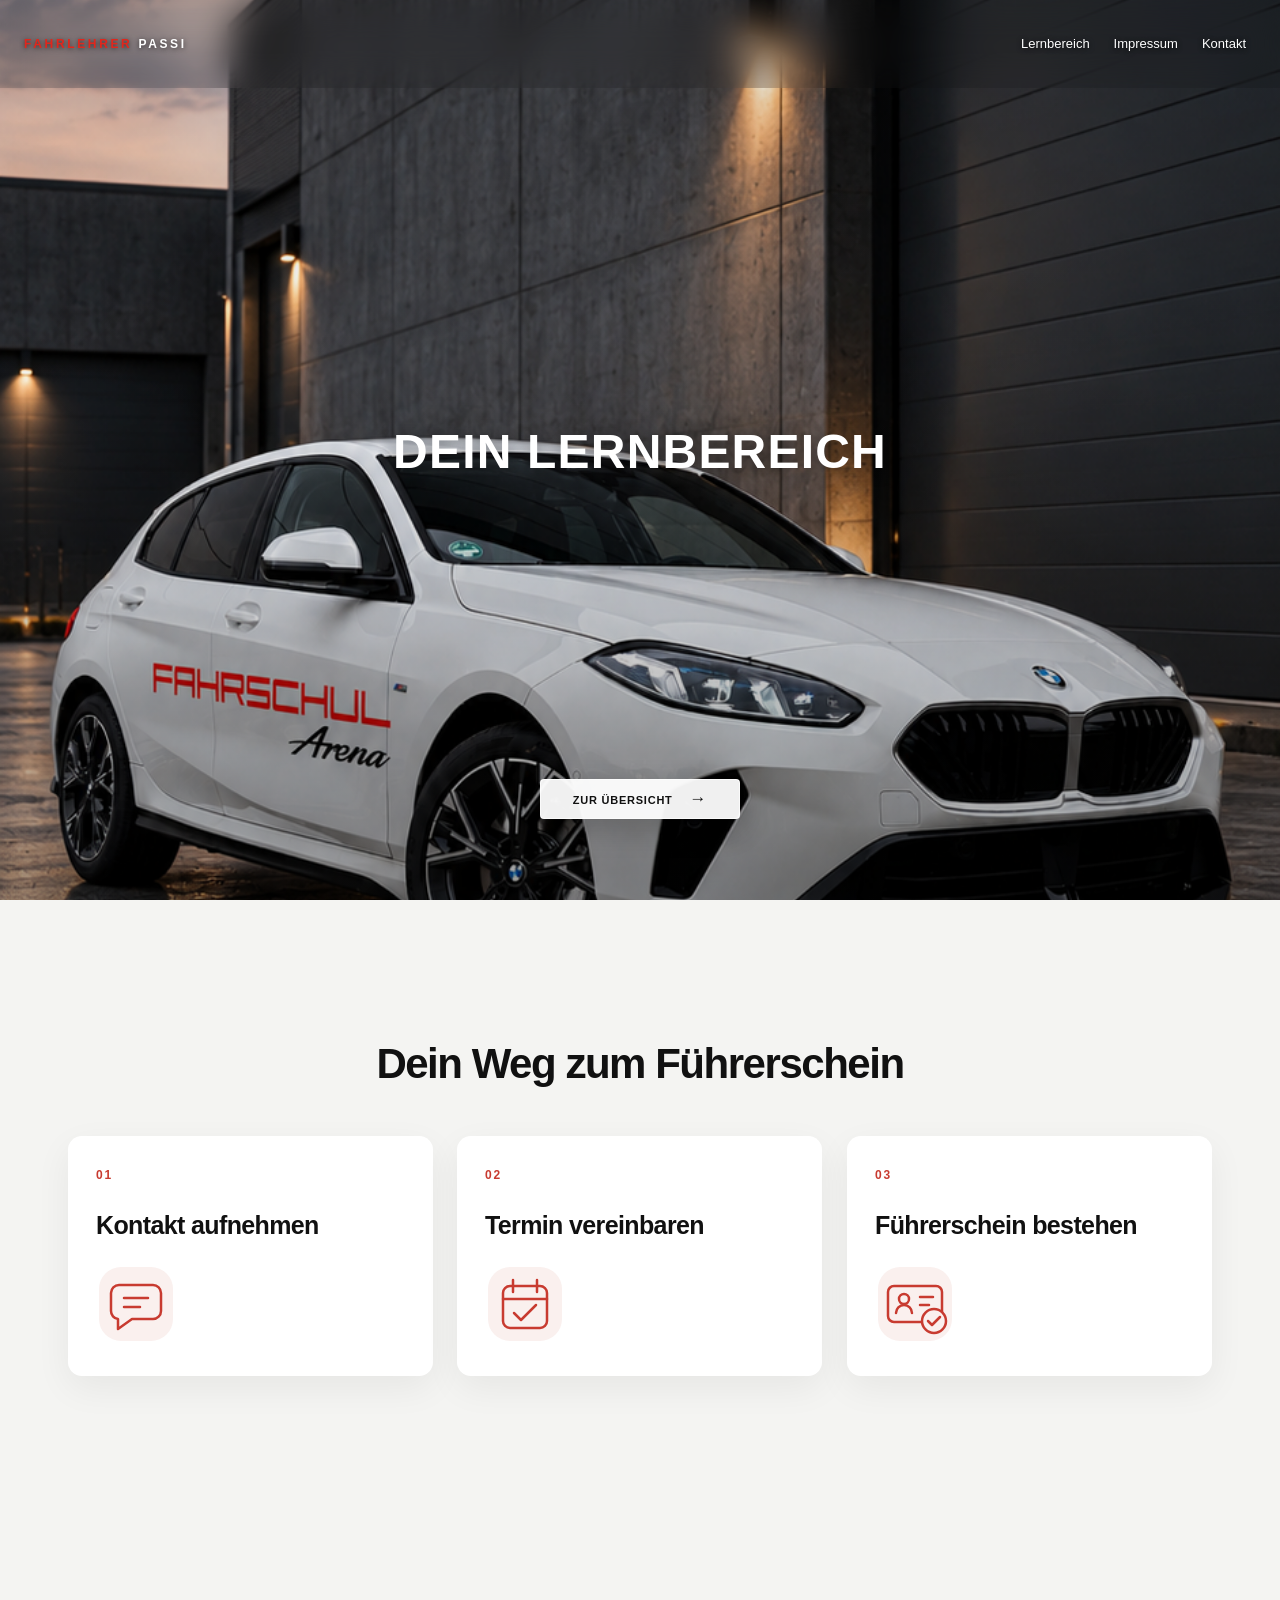
==== index.html @ 4ad0a80d "new" ====
<!doctype html>
<html lang="de">
<head>
  <meta charset="utf-8">
  <meta name="viewport" content="width=device-width,initial-scale=1,viewport-fit=cover">
  <meta name="theme-color" content="#0b0c0e">
  <title>Fahrlehrer Passi | Lernbereich</title>
  <link rel="icon" type="image/svg+xml" href="favicon.svg">
  <link rel="stylesheet" href="style.css">
</head>
<body class="home-page">
<header class="site-header">
  <a class="brand site-brand" href="index.html">FAHRLEHRER <em>PASSI</em></a>
  <button class="mobile-menu-button" type="button" aria-label="Navigation öffnen" aria-controls="mobile-navigation" aria-haspopup="dialog">
    <svg viewBox="0 0 24 24" width="24" height="24" fill="none" stroke="currentColor" stroke-width="1.8" stroke-linecap="round" aria-hidden="true"><path d="M4 6h16M4 12h16M4 18h16"/></svg>
  </button>
  <nav class="site-navigation" aria-label="Hauptnavigation">
    <div class="nav-dropdown">
      <a class="learning-link" href="uebersicht.html">Lernbereich</a>
      <ul class="nav-flyout" id="learning-flyout">
        <li><a href="klasse-b.html">Klasse B</a></li>
        <li><a href="klasse-a.html">Klasse A</a></li>
        <li><a href="klasse-be.html">Klasse BE</a></li>
      </ul>
    </div>
    <a href="impressum.html">Impressum</a>
    <a href="kontakt.html">Kontakt</a>
  </nav>
</header>
<dialog class="mobile-drawer" id="mobile-navigation" aria-labelledby="mobile-menu-title">
  <div class="drawer-heading">
    <h2 id="mobile-menu-title">Navigation</h2>
    <button class="drawer-close" type="button" aria-label="Navigation schließen" autofocus>
      <svg viewBox="0 0 24 24" width="24" height="24" fill="none" stroke="currentColor" stroke-width="1.8" stroke-linecap="round" aria-hidden="true"><path d="m6 6 12 12M6 18 18 6"/></svg>
    </button>
  </div>
  <nav class="drawer-navigation" aria-label="Mobile Hauptnavigation">
    <a class="drawer-main-link" href="uebersicht.html">Lernbereich</a>
    <ul class="drawer-subcategories">
      <li><a href="klasse-b.html">Klasse B</a></li>
      <li><a href="klasse-a.html">Klasse A</a></li>
      <li><a href="klasse-be.html">Klasse BE</a></li>
    </ul>
    <a class="drawer-main-link" href="impressum.html">Impressum</a>
    <a class="drawer-main-link" href="kontakt.html">Kontakt</a>
  </nav>
</dialog>
<main>
<section id="intro" aria-label="Dein Lernbereich">
  <div class="hero"></div>
  <div class="shade"></div>

  <div class="introText">
    <h1>DEIN LERNBEREICH</h1>
  </div>

  <a id="enter" href="uebersicht.html">ZUR ÜBERSICHT <span>→</span></a>
</section>

<section class="intro-boxes" aria-labelledby="steps-title">
  <h2 id="steps-title" class="steps-title">Dein Weg zum Führerschein</h2>
  <article class="intro-box">
    <span class="box-number" aria-hidden="true">01</span>
    <h3>Kontakt aufnehmen</h3>
    <img class="step-icon" src="icons/kontakt.svg" alt="" width="80" height="80">
  </article>
  <article class="intro-box">
    <span class="box-number" aria-hidden="true">02</span>
    <h3>Termin vereinbaren</h3>
    <img class="step-icon" src="icons/termin.svg" alt="" width="80" height="80">
  </article>
  <article class="intro-box">
    <span class="box-number" aria-hidden="true">03</span>
    <h3>Führerschein bestehen</h3>
    <img class="step-icon" src="icons/fuehrerschein.svg" alt="" width="80" height="80">
  </article>
</section>
</main>

<script src="reveal.js"></script>
<script src="navigation.js"></script>
</body>
</html>
---- style.css ----
*{box-sizing:border-box}
html,body{margin:0;font-family:Arial,Helvetica,sans-serif;background:#f4f4f2;color:#111}
.locked{overflow:hidden}
#intro{position:relative;height:100svh;overflow:hidden;background:#111}
.hero{position:absolute;inset:0;background:url("startbild.jpg") center/cover no-repeat}
.shade{position:absolute;inset:0;background:linear-gradient(to bottom,rgba(0,0,0,.12),rgba(0,0,0,.03) 42%,rgba(0,0,0,.36) 100%)}

.introText{
 position:absolute;z-index:2;
 top:50%;left:0;right:0;transform:translateY(-50%);
 padding:0 24px;text-align:center;color:#fff;
 text-shadow:0 2px 18px rgba(0,0,0,.45)
}
.brand{margin:0;font-size:12px;font-weight:800;letter-spacing:.22em}
.brand em{font-style:normal;color:#e1261c}
.introText h1{
 margin:12px 0 8px;
 font-size:clamp(30px,8.5vw,48px);
 line-height:1;
 letter-spacing:.025em;
 font-weight:800
}
.claim{
 margin:0;
 font-size:clamp(15px,4.2vw,19px);
 font-weight:400;
 letter-spacing:.035em;
 color:rgba(255,255,255,.94)
}

#enter{
 position:absolute;z-index:3;
 left:50%;top:auto;bottom:9%;
 transform:translateX(-50%);
 width:min(48vw,200px);
 border:1px solid rgba(255,255,255,.7);
 border-radius:4px;
 background:rgba(255,255,255,.94);
 color:#111;
 padding:9px 12px;
 font-size:11px;
 letter-spacing:.07em;
 font-weight:750;
 cursor:pointer;
 box-shadow:0 10px 30px rgba(0,0,0,.18)
}
#enter{text-align:center;text-decoration:none}
#enter span{margin-left:13px;font-size:17px}

#learn{min-height:100dvh;max-width:760px;margin:auto;padding:calc(var(--header-height) + 48px) 24px 120px}
#learn > header{padding:0 4px 34px}
.page-title{font-size:clamp(38px,10vw,54px);line-height:1;margin:0 0 12px;letter-spacing:-.035em;font-weight:800}
#learn > header > p:last-child{color:#777;margin:0;font-size:17px}
.classes{display:grid;gap:13px}
.classes article{background:#fff;border:1px solid #dededb;border-radius:10px;overflow:hidden;box-shadow:0 7px 24px rgba(0,0,0,.045)}
.content{display:grid;gap:8px;padding:20px 12px 12px}
.content .resource-section{display:grid;gap:8px;min-width:0}
.content a{display:flex;align-items:center;gap:12px;padding:13px;background:#f5f5f3;border-radius:7px;text-decoration:none;color:#111}
.content i{font-style:normal;width:40px;height:40px;border-radius:5px;background:#111;color:#fff;display:grid;place-items:center;font-size:10px}
.content span{display:flex;flex-direction:column;gap:3px}
.content strong{font-size:14px}
.content small{color:#777;font-size:12px}
.video-title{margin:4px 4px 2px;font-size:18px;line-height:1.35;font-weight:750;overflow-wrap:break-word}
.video-player + a{margin-bottom:28px}
.video-player{aspect-ratio:16/9;background:#111;border-radius:7px;overflow:hidden}
.video-start{width:100%;height:100%;border:0;padding:18px;background:linear-gradient(135deg,#252525,#111);color:#fff;display:flex;flex-direction:column;align-items:center;justify-content:center;gap:10px;text-align:center;font:inherit;cursor:pointer}
.video-start:hover{background:#292929}
.video-start:focus-visible{outline:3px solid #e1261c;outline-offset:-4px}
.video-start .video-play{display:grid;place-items:center;width:56px;height:40px;border-radius:10px;background:#e1261c;font-size:22px}
.video-start .video-hint{font-size:13px;color:#eee}
.video-start .video-privacy{display:block;max-width:320px;font-size:11px;line-height:1.4;color:#bbb}
.video-player iframe{display:block;width:100%;height:100%;border:0}
@media(max-width:480px){#learn{padding:calc(var(--header-height) + 32px) 18px 40px}#learn > header{padding-bottom:28px}.classes{gap:12px}}

@media(max-height:700px){#enter{top:auto;bottom:9%}}
@media(prefers-reduced-motion:reduce){.hero{animation:none}}

body:not(.locked){overflow-y:auto!important;overflow-x:hidden;height:auto!important;min-height:100dvh}
#learn{overflow:visible;padding-bottom:120px}

[hidden]{display:none!important}
.category-nav,.resource-nav{display:flex;flex-wrap:wrap;gap:8px;margin-bottom:24px}
.category-nav a,.resource-nav a{padding:11px 15px;border:1px solid #dededb;border-radius:7px;text-decoration:none;color:#333;font-size:14px;background:#fff}
.category-nav a[aria-current="page"]{background:#111;color:#fff;border-color:#111}
.resource-nav a[aria-current="page"]{background:#c83b30;color:#fff;border-color:#c83b30}
.category-nav a:hover,.resource-nav a:hover{border-color:#c83b30}
.overview{display:grid;gap:14px}
.overview a{display:grid;gap:10px;padding:24px;background:#fff;border:1px solid #dededb;border-radius:10px;text-decoration:none;color:#111}
.overview a:hover{border-color:#c83b30}
.overview small{font-size:11px;color:#c83b30;text-transform:uppercase;letter-spacing:.15em;font-weight:700}
.overview strong{font-size:26px}
.overview span{font-size:14px;color:#666;line-height:1.5}
a:focus-visible,button:focus-visible{outline:3px solid #c83b30;outline-offset:3px}
@media(max-width:480px){.category-nav{gap:6px}.category-nav a{padding:10px 12px}.content{padding-top:16px}}

.section-title{margin:16px 4px 8px;font-size:11px;font-weight:800;letter-spacing:.16em;color:#c83b30}
.resource-section{scroll-margin-top:calc(var(--header-height) + 20px)}
.resource-section > .section-title:first-child{margin-top:4px}
.back-link{position:relative;display:inline-block;margin-top:28px;color:#111;text-decoration:none}
.back-link::after{content:"";position:absolute;left:0;right:0;bottom:-4px;height:1px;background:currentColor;transform:scaleX(0);transform-origin:left;transition:transform .5s ease}
.back-link:hover::after,.back-link:focus-visible::after{transform:scaleX(1)}
.back-link-top{margin:0 0 28px}
@media(prefers-reduced-motion:reduce){.back-link::after{transition:none}}

/* Shared fixed header on every HTML page. */
:root{--header-height:88px}
.site-header{position:fixed;inset:0 0 auto;z-index:20;height:var(--header-height);display:flex;align-items:center;justify-content:space-between;gap:24px;padding:16px 24px;background:rgba(15,17,20,.88);backdrop-filter:blur(18px);-webkit-backdrop-filter:blur(18px);text-shadow:0 1px 5px rgba(0,0,0,.65)}
.site-header .site-brand{display:block;flex-shrink:0;margin:0;color:#e1261c;text-decoration:none;line-height:1.5}
.site-header .site-brand em{color:#fff}
.site-navigation{display:flex;align-items:center;gap:4px}
.site-navigation a{display:flex;align-items:center;justify-content:center;padding:12px 10px;border-radius:6px;color:#fff;font-size:13px;line-height:1.4;text-align:center;text-decoration:none}
.site-navigation a:hover,.site-navigation a:focus-visible{background:rgba(255,255,255,.15)}
@media(max-width:700px){:root{--header-height:124px}.site-header{flex-direction:column;align-items:flex-start;justify-content:center;gap:12px}.site-navigation{flex-wrap:wrap}}
@media(max-width:700px){:root{--header-height:124px}.site-header{padding:12px 16px;gap:8px}.site-navigation{display:grid;grid-template-columns:repeat(3,minmax(0,1fr));width:100%;gap:2px}.site-navigation a{min-height:48px;padding:6px;font-size:12px}}

.intro-boxes{max-width:1200px;margin:0 auto;padding:140px 28px max(160px,40vh);display:grid;grid-template-columns:repeat(3,minmax(0,1fr));gap:24px}
.intro-box{padding:32px 28px;background:#fff;border-radius:14px;box-shadow:0 12px 36px rgba(0,0,0,.06)}
.box-number{display:block;margin-bottom:28px;color:#c83b30;font-size:12px;font-weight:800;letter-spacing:.16em}
.intro-box h3{margin:0 0 16px;font-size:25px;line-height:1.2;letter-spacing:-.025em}
.step-icon{display:block;width:80px;height:80px;margin-top:24px}
@keyframes box-appear{from{opacity:0;transform:translateY(48px) scale(.95)}to{opacity:1;transform:translateY(0) scale(1)}}
@media(prefers-reduced-motion:no-preference){
  .reveal-ready .intro-box{opacity:0;transform:translateY(48px) scale(.95)}
  .reveal-ready .intro-box.is-visible{animation:box-appear 1.6s ease-out both}
  .reveal-ready .intro-box:nth-of-type(2).is-visible{animation-delay:.4s}
  .reveal-ready .intro-box:nth-of-type(3).is-visible{animation-delay:.8s}
}
@media(max-width:700px){
  .intro-boxes{grid-template-columns:1fr;padding:80px 18px 45vh;gap:20px}
  .reveal-ready .intro-box:nth-child(n).is-visible{animation-delay:.15s}
}

.nav-dropdown{position:relative;display:flex;align-items:center;justify-content:center}
.nav-flyout{display:none;position:absolute;top:100%;left:0;min-width:190px;max-width:calc(100vw - 32px);margin:0;padding:8px;list-style:none;background:rgba(25,27,30,.94);border-radius:0 0 10px 10px;box-shadow:0 16px 30px rgba(0,0,0,.18)}
.site-navigation .nav-flyout a{justify-content:flex-start;text-align:left;padding:12px 14px}
.nav-dropdown:focus-within .nav-flyout{display:block}
@media(hover:hover){.nav-dropdown:hover .nav-flyout{display:block}}
@media(max-width:700px){.nav-flyout{min-width:160px}.site-navigation .learning-link{font-size:12px}}

.home-page .site-header{background:rgba(15,17,20,.14)}

.classes.material-tiles{gap:36px;margin:28px 0 36px}
.material-tiles > article > .content{padding:24px}
@keyframes material-appear{from{opacity:0;transform:translateY(24px)}to{opacity:1;transform:translateY(0)}}
@media(prefers-reduced-motion:no-preference){
  .material-tiles > article{animation:material-appear 1.8s ease-out both}
  .material-tiles > article:nth-child(2){animation-delay:.3s}
}
@media(max-width:480px){.classes.material-tiles{gap:28px}.material-tiles > article > .content{padding:18px}}

.contact-card{display:grid;grid-template-columns:minmax(160px,220px) minmax(0,1fr);align-items:center;gap:32px;padding:28px;background:#fff;border-radius:14px;box-shadow:0 12px 36px rgba(0,0,0,.06)}
.contact-photo{display:block;width:100%;height:auto;object-fit:contain;border-radius:10px;margin-inline:auto}
.contact-photo-placeholder{display:flex;flex-direction:column;align-items:center;justify-content:center;gap:14px;background:#eeede9;color:#777}
.contact-photo-placeholder span{font-size:48px;letter-spacing:-.04em;color:#c83b30;font-weight:700}
.contact-photo-placeholder small{font-size:13px}
.contact-info h2{margin:0 0 18px;font-size:28px;line-height:1.15}
.contact-info p{font-size:16px;line-height:1.7;color:#555}
.contact-info .contact-number{margin-top:24px;color:#111}
.contact-note{display:block;font-size:12px;color:#777;line-height:1.5}
@media(max-width:600px){.contact-card{grid-template-columns:1fr;padding:22px;gap:24px}.contact-photo{max-width:100%}.contact-info h2{font-size:26px}}

.steps-title{grid-column:1/-1;margin:0 0 24px;text-align:center;font-size:clamp(28px,4vw,42px);line-height:1.15;letter-spacing:-.035em}

.whatsapp-link{color:#a62e25;font-weight:700;text-decoration:underline;text-underline-offset:4px}
.whatsapp-link:hover{color:#711f19}
.imprint-address{font-style:normal;line-height:1.8}

/* Native dialog keeps focus inside the mobile navigation and supports Escape. */
.mobile-menu-button{display:none}
.mobile-drawer{position:fixed;inset:0 0 0 auto;width:min(360px,90vw);height:100%;max-height:100%;max-width:100%;margin:0;padding:24px;border:0;background:#17191c;color:#fff;overflow-y:auto;overscroll-behavior:contain}
.mobile-drawer::backdrop{background:rgba(0,0,0,.45);backdrop-filter:blur(4px);-webkit-backdrop-filter:blur(4px)}
.drawer-heading{display:flex;justify-content:space-between;align-items:center;gap:16px;margin-bottom:32px}
.drawer-heading h2{margin:0;font-size:20px}
.drawer-close,.mobile-menu-button{align-items:center;justify-content:center;width:44px;height:44px;padding:10px;border:0;border-radius:6px;background:transparent;color:#fff;cursor:pointer}
.drawer-close{display:flex}
.drawer-close:hover,.mobile-menu-button:hover{background:rgba(255,255,255,.12)}
.drawer-navigation{display:grid;gap:8px}
.drawer-navigation a{display:block;padding:14px 12px;border-radius:6px;color:#fff;text-decoration:none;line-height:1.4}
.drawer-navigation a:hover{background:rgba(255,255,255,.1)}
.drawer-main-link{font-size:19px;font-weight:700}
.drawer-subcategories{margin:0 0 18px 12px;padding:0 0 0 12px;border-left:1px solid #525457;list-style:none}
.drawer-subcategories a{font-size:16px;color:#ddd}
body:has(.mobile-drawer[open]){overflow-y:hidden!important}
@keyframes drawer-enter{from{transform:translateX(100%)}to{transform:translateX(0)}}
@media(prefers-reduced-motion:no-preference){.mobile-drawer[open]{animation:drawer-enter .35s ease-out}}
@media(max-width:700px){
  :root{--header-height:64px}
  .site-header{flex-direction:row;align-items:center;justify-content:space-between;gap:12px;padding:10px 16px}
  .site-navigation{display:none}
  .mobile-menu-button{display:flex;flex-shrink:0}
}
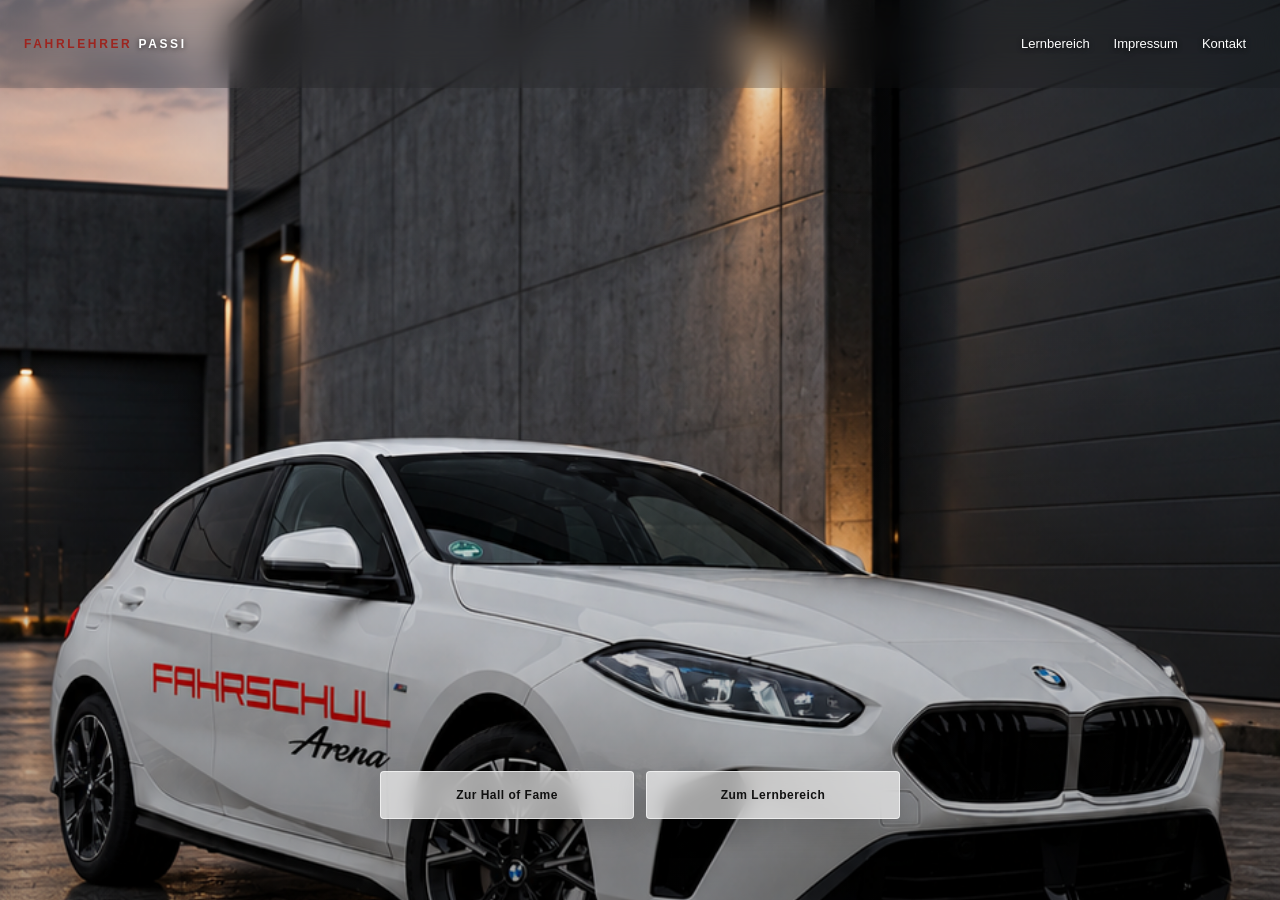
==== commit cac5e034: "Organize learning site and add Hall of Fame" ====
--- a/index.html
+++ b/index.html
@@ -5,26 +5,26 @@
   <meta name="viewport" content="width=device-width,initial-scale=1,viewport-fit=cover">
   <meta name="theme-color" content="#0b0c0e">
   <title>Fahrlehrer Passi | Lernbereich</title>
-  <link rel="icon" type="image/svg+xml" href="favicon.svg">
-  <link rel="stylesheet" href="style.css">
+  <link rel="icon" type="image/svg+xml" href="assets/images/favicon.svg">
+  <link rel="stylesheet" href="assets/css/style.css">
 </head>
 <body class="home-page">
 <header class="site-header">
-  <a class="brand site-brand" href="index.html">FAHRLEHRER <em>PASSI</em></a>
+  <a class="brand site-brand" href="index.html"><span class="brand-name">FAHRLEHRER</span> <em>PASSI</em></a>
   <button class="mobile-menu-button" type="button" aria-label="Navigation öffnen" aria-controls="mobile-navigation" aria-haspopup="dialog">
     <svg viewBox="0 0 24 24" width="24" height="24" fill="none" stroke="currentColor" stroke-width="1.8" stroke-linecap="round" aria-hidden="true"><path d="M4 6h16M4 12h16M4 18h16"/></svg>
   </button>
   <nav class="site-navigation" aria-label="Hauptnavigation">
     <div class="nav-dropdown">
-      <a class="learning-link" href="uebersicht.html">Lernbereich</a>
+      <a class="learning-link" href="pages/uebersicht.html">Lernbereich</a>
       <ul class="nav-flyout" id="learning-flyout">
-        <li><a href="klasse-b.html">Klasse B</a></li>
-        <li><a href="klasse-a.html">Klasse A</a></li>
-        <li><a href="klasse-be.html">Klasse BE</a></li>
+        <li><a href="pages/klasse-b.html">Klasse B</a></li>
+        <li><a href="pages/klasse-a.html">Klasse A</a></li>
+        <li><a href="pages/klasse-be.html">Klasse BE</a></li>
       </ul>
     </div>
-    <a href="impressum.html">Impressum</a>
-    <a href="kontakt.html">Kontakt</a>
+    <a href="pages/impressum.html">Impressum</a>
+    <a href="pages/kontakt.html">Kontakt</a>
   </nav>
 </header>
 <dialog class="mobile-drawer" id="mobile-navigation" aria-labelledby="mobile-menu-title">
@@ -35,49 +35,27 @@
     </button>
   </div>
   <nav class="drawer-navigation" aria-label="Mobile Hauptnavigation">
-    <a class="drawer-main-link" href="uebersicht.html">Lernbereich</a>
+    <a class="drawer-main-link" href="pages/uebersicht.html">Lernbereich</a>
     <ul class="drawer-subcategories">
-      <li><a href="klasse-b.html">Klasse B</a></li>
-      <li><a href="klasse-a.html">Klasse A</a></li>
-      <li><a href="klasse-be.html">Klasse BE</a></li>
+      <li><a href="pages/klasse-b.html">Klasse B</a></li>
+      <li><a href="pages/klasse-a.html">Klasse A</a></li>
+      <li><a href="pages/klasse-be.html">Klasse BE</a></li>
     </ul>
-    <a class="drawer-main-link" href="impressum.html">Impressum</a>
-    <a class="drawer-main-link" href="kontakt.html">Kontakt</a>
+    <a class="drawer-main-link" href="pages/impressum.html">Impressum</a>
+    <a class="drawer-main-link" href="pages/kontakt.html">Kontakt</a>
   </nav>
 </dialog>
 <main>
-<section id="intro" aria-label="Dein Lernbereich">
+<section id="intro" aria-label="Startseite">
   <div class="hero"></div>
   <div class="shade"></div>
-
-  <div class="introText">
-    <h1>DEIN LERNBEREICH</h1>
-  </div>
-
-  <a id="enter" href="uebersicht.html">ZUR ÜBERSICHT <span>→</span></a>
-</section>
-
-<section class="intro-boxes" aria-labelledby="steps-title">
-  <h2 id="steps-title" class="steps-title">Dein Weg zum Führerschein</h2>
-  <article class="intro-box">
-    <span class="box-number" aria-hidden="true">01</span>
-    <h3>Kontakt aufnehmen</h3>
-    <img class="step-icon" src="icons/kontakt.svg" alt="" width="80" height="80">
-  </article>
-  <article class="intro-box">
-    <span class="box-number" aria-hidden="true">02</span>
-    <h3>Termin vereinbaren</h3>
-    <img class="step-icon" src="icons/termin.svg" alt="" width="80" height="80">
-  </article>
-  <article class="intro-box">
-    <span class="box-number" aria-hidden="true">03</span>
-    <h3>Führerschein bestehen</h3>
-    <img class="step-icon" src="icons/fuehrerschein.svg" alt="" width="80" height="80">
-  </article>
+  <nav class="hero-actions" aria-label="Schnellzugriff">
+    <a class="hero-button" href="pages/hall-of-fame.html">Zur Hall of Fame</a>
+    <a class="hero-button" href="pages/uebersicht.html">Zum Lernbereich</a>
+  </nav>
 </section>
 </main>
 
-<script src="reveal.js"></script>
-<script src="navigation.js"></script>
+<script src="assets/js/navigation.js"></script>
 </body>
 </html>
--- a/assets/css/style.css
+++ b/assets/css/style.css
@@ -0,0 +1,147 @@
+*{box-sizing:border-box}
+html,body{margin:0;font-family:Arial,Helvetica,sans-serif;background:#f4f4f2;color:#111}
+.locked{overflow:hidden}
+#intro{position:relative;height:100svh;overflow:hidden;background:#111}
+.hero{position:absolute;inset:0;background:url("../images/startbild.jpg") center/cover no-repeat}
+.shade{position:absolute;inset:0;background:linear-gradient(to bottom,rgba(0,0,0,.12),rgba(0,0,0,.03) 42%,rgba(0,0,0,.36) 100%)}
+
+.brand{margin:0;font-size:12px;font-weight:800;letter-spacing:.22em}
+.brand em{font-style:normal;color:#e1261c}
+
+.hero-actions{position:absolute;z-index:3;left:50%;bottom:9%;transform:translateX(-50%);display:flex;justify-content:center;gap:12px;width:min(100% - 36px,520px)}
+.hero-button{display:flex;align-items:center;justify-content:center;flex:1;min-height:48px;padding:12px 18px;border:1px solid rgba(255,255,255,.62);border-radius:4px;background:rgba(255,255,255,.64);color:#111;font-size:12px;letter-spacing:.04em;font-weight:750;text-align:center;text-decoration:none;box-shadow:0 10px 30px rgba(0,0,0,.18);backdrop-filter:blur(10px);-webkit-backdrop-filter:blur(10px);transition:background-color .2s ease,border-color .2s ease}
+.hero-button:hover,.hero-button:focus-visible{background:rgba(255,255,255,.9);border-color:rgba(255,255,255,.9)}
+@media(max-width:480px){.hero-actions{gap:8px;width:calc(100% - 28px)}.hero-button{padding:10px 8px;font-size:11px}}
+
+#learn{min-height:100dvh;max-width:760px;margin:auto;padding:calc(var(--header-height) + 48px) 24px 120px}
+#learn > header{padding:0 4px 34px}
+.page-title{font-size:clamp(38px,10vw,54px);line-height:1;margin:0 0 12px;letter-spacing:-.035em;font-weight:800}
+#learn > header > p:last-child{color:#777;margin:0;font-size:17px}
+.classes{display:grid;gap:13px}
+.classes article{background:#fff;border:1px solid #dededb;border-radius:10px;overflow:hidden;box-shadow:0 7px 24px rgba(0,0,0,.045)}
+.content{display:grid;gap:8px;padding:20px 12px 12px}
+.content .resource-section{display:grid;gap:8px;min-width:0}
+.content a{display:flex;align-items:center;gap:12px;padding:13px;background:#f5f5f3;border-radius:7px;text-decoration:none;color:#111}
+.content i{font-style:normal;width:40px;height:40px;border-radius:5px;background:#111;color:#fff;display:grid;place-items:center;font-size:10px}
+.content span{display:flex;flex-direction:column;gap:3px}
+.content strong{font-size:14px}
+.content small{color:#777;font-size:12px}
+.video-title{margin:4px 4px 2px;font-size:18px;line-height:1.35;font-weight:750;overflow-wrap:break-word}
+.video-player + a{margin-bottom:28px}
+.video-player{aspect-ratio:16/9;background:#111;border-radius:7px;overflow:hidden}
+.video-start{width:100%;height:100%;border:0;padding:18px;background:linear-gradient(135deg,#252525,#111);color:#fff;display:flex;flex-direction:column;align-items:center;justify-content:center;gap:10px;text-align:center;font:inherit;cursor:pointer}
+.video-start:hover{background:#292929}
+.video-start:focus-visible{outline:3px solid #e1261c;outline-offset:-4px}
+.video-start .video-play{display:grid;place-items:center;width:56px;height:40px;border-radius:10px;background:#e1261c;font-size:22px}
+.video-start .video-hint{font-size:13px;color:#eee}
+.video-start .video-privacy{display:block;max-width:320px;font-size:11px;line-height:1.4;color:#bbb}
+.video-player iframe{display:block;width:100%;height:100%;border:0}
+@media(max-width:480px){#learn{padding:calc(var(--header-height) + 32px) 18px 40px}#learn > header{padding-bottom:28px}.classes{gap:12px}}
+
+
+
+body:not(.locked){overflow-y:auto!important;overflow-x:hidden;height:auto!important;min-height:100dvh}
+#learn{overflow:visible;padding-bottom:120px}
+
+[hidden]{display:none!important}
+.category-nav,.resource-nav{display:flex;flex-wrap:wrap;gap:8px;margin-bottom:24px}
+.category-nav a,.resource-nav a{padding:11px 15px;border:1px solid #dededb;border-radius:7px;text-decoration:none;color:#333;font-size:14px;background:#fff}
+.category-nav a[aria-current="page"]{background:#111;color:#fff;border-color:#111}
+.resource-nav a[aria-current="page"]{background:#c83b30;color:#fff;border-color:#c83b30}
+.category-nav a:hover,.resource-nav a:hover{border-color:#c83b30}
+.overview{display:grid;gap:14px}
+.overview a{display:grid;gap:10px;padding:24px;background:#fff;border:1px solid #dededb;border-radius:10px;text-decoration:none;color:#111}
+.overview a:hover{border-color:#c83b30}
+.overview small{font-size:11px;color:#c83b30;text-transform:uppercase;letter-spacing:.15em;font-weight:700}
+.overview strong{font-size:26px}
+.overview span{font-size:14px;color:#666;line-height:1.5}
+a:focus-visible,button:focus-visible{outline:3px solid #c83b30;outline-offset:3px}
+@media(max-width:480px){.category-nav{gap:6px}.category-nav a{padding:10px 12px}.content{padding-top:16px}}
+
+.section-title{margin:16px 4px 8px;font-size:11px;font-weight:800;letter-spacing:.16em;color:#c83b30}
+.resource-section{scroll-margin-top:calc(var(--header-height) + 20px)}
+.resource-section > .section-title:first-child{margin-top:4px}
+.back-link{position:relative;display:inline-block;margin-top:28px;color:#111;text-decoration:none}
+.back-link::after{content:"";position:absolute;left:0;right:0;bottom:-4px;height:1px;background:currentColor;transform:scaleX(0);transform-origin:left;transition:transform .5s ease}
+.back-link:hover::after,.back-link:focus-visible::after{transform:scaleX(1)}
+.back-link-top{margin:0 0 28px}
+@media(prefers-reduced-motion:reduce){.back-link::after{transition:none}}
+
+/* Shared fixed header on every HTML page. */
+:root{--header-height:88px}
+.site-header{position:fixed;inset:0 0 auto;z-index:20;height:var(--header-height);display:flex;align-items:center;justify-content:space-between;gap:24px;padding:16px 24px;background:rgba(15,17,20,.88);backdrop-filter:blur(18px);-webkit-backdrop-filter:blur(18px);text-shadow:0 1px 5px rgba(0,0,0,.65)}
+.site-header .site-brand{display:block;flex-shrink:0;margin:0;color:#e1261c;text-decoration:none;line-height:1.5}
+.site-header .brand-name{color:#9d251f}
+.site-header .site-brand em{color:#fff}
+.site-header .brand-name{text-shadow:none}
+.site-navigation{display:flex;align-items:center;gap:4px}
+.site-navigation a{display:flex;align-items:center;justify-content:center;padding:12px 10px;border-radius:6px;color:#fff;font-size:13px;line-height:1.4;text-align:center;text-decoration:none}
+.site-navigation a:hover,.site-navigation a:focus-visible{background:rgba(255,255,255,.15)}
+@media(max-width:700px){:root{--header-height:124px}.site-header{flex-direction:column;align-items:flex-start;justify-content:center;gap:12px}.site-navigation{flex-wrap:wrap}}
+@media(max-width:700px){:root{--header-height:124px}.site-header{padding:12px 16px;gap:8px}.site-navigation{display:grid;grid-template-columns:repeat(3,minmax(0,1fr));width:100%;gap:2px}.site-navigation a{min-height:48px;padding:6px;font-size:12px}}
+
+.nav-dropdown{position:relative;display:flex;align-items:center;justify-content:center}
+.nav-flyout{display:none;position:absolute;top:100%;left:0;min-width:190px;max-width:calc(100vw - 32px);margin:0;padding:8px;list-style:none;background:rgba(25,27,30,.94);border-radius:0 0 10px 10px;box-shadow:0 16px 30px rgba(0,0,0,.18)}
+.site-navigation .nav-flyout a{justify-content:flex-start;text-align:left;padding:12px 14px}
+.nav-dropdown:focus-within .nav-flyout{display:block}
+@media(hover:hover){.nav-dropdown:hover .nav-flyout{display:block}}
+@media(max-width:700px){.nav-flyout{min-width:160px}.site-navigation .learning-link{font-size:12px}}
+
+.home-page .site-header{background:rgba(15,17,20,.14)}
+
+.classes.material-tiles{gap:36px;margin:28px 0 36px}
+.material-tiles > article > .content{padding:24px}
+@keyframes material-appear{from{opacity:0;transform:translateY(24px)}to{opacity:1;transform:translateY(0)}}
+@media(prefers-reduced-motion:no-preference){
+  .material-tiles > article{animation:material-appear 1.8s ease-out both}
+  .material-tiles > article:nth-child(2){animation-delay:.3s}
+}
+@media(max-width:480px){.classes.material-tiles{gap:28px}.material-tiles > article > .content{padding:18px}}
+
+.contact-card{display:grid;grid-template-columns:minmax(160px,220px) minmax(0,1fr);align-items:center;gap:32px;padding:28px;background:#fff;border-radius:14px;box-shadow:0 12px 36px rgba(0,0,0,.06)}
+.contact-photo{display:block;width:100%;height:auto;object-fit:contain;border-radius:10px;margin-inline:auto}
+.contact-photo-placeholder{display:flex;flex-direction:column;align-items:center;justify-content:center;gap:14px;background:#eeede9;color:#777}
+.contact-photo-placeholder span{font-size:48px;letter-spacing:-.04em;color:#c83b30;font-weight:700}
+.contact-photo-placeholder small{font-size:13px}
+.contact-info h2{margin:0 0 18px;font-size:28px;line-height:1.15}
+.contact-info p{font-size:16px;line-height:1.7;color:#555}
+.contact-info .contact-number{margin-top:24px;color:#111}
+.contact-note{display:block;font-size:12px;color:#777;line-height:1.5}
+@media(max-width:600px){.contact-card{grid-template-columns:1fr;padding:22px;gap:24px}.contact-photo{max-width:100%}.contact-info h2{font-size:26px}}
+
+
+.whatsapp-link{color:#a62e25;font-weight:700;text-decoration:underline;text-underline-offset:4px}
+.whatsapp-link:hover{color:#711f19}
+.imprint-address{font-style:normal;line-height:1.8}
+
+/* Native dialog keeps focus inside the mobile navigation and supports Escape. */
+.mobile-menu-button{display:none}
+.mobile-drawer{position:fixed;inset:0 0 0 auto;width:min(360px,90vw);height:100%;max-height:100%;max-width:100%;margin:0;padding:24px;border:0;background:#17191c;color:#fff;overflow-y:auto;overscroll-behavior:contain}
+.mobile-drawer::backdrop{background:rgba(0,0,0,.45);backdrop-filter:blur(4px);-webkit-backdrop-filter:blur(4px)}
+.drawer-heading{display:flex;justify-content:space-between;align-items:center;gap:16px;margin-bottom:32px}
+.drawer-heading h2{margin:0;font-size:20px}
+.drawer-close,.mobile-menu-button{align-items:center;justify-content:center;width:44px;height:44px;padding:10px;border:0;border-radius:6px;background:transparent;color:#fff;cursor:pointer}
+.drawer-close{display:flex}
+.drawer-close:hover,.mobile-menu-button:hover{background:rgba(255,255,255,.12)}
+.drawer-navigation{display:grid;gap:8px}
+.drawer-navigation a{display:block;padding:14px 12px;border-radius:6px;color:#fff;text-decoration:none;line-height:1.4}
+.drawer-navigation a:hover{background:rgba(255,255,255,.1)}
+.drawer-main-link{font-size:19px;font-weight:700}
+.drawer-subcategories{margin:0 0 18px 12px;padding:0 0 0 12px;border-left:1px solid #525457;list-style:none}
+.drawer-subcategories a{font-size:16px;color:#ddd}
+body:has(.mobile-drawer[open]){overflow-y:hidden!important}
+@keyframes drawer-enter{from{transform:translateX(100%)}to{transform:translateX(0)}}
+@media(prefers-reduced-motion:no-preference){.mobile-drawer[open]{animation:drawer-enter .35s ease-out}}
+@media(max-width:700px){
+  :root{--header-height:64px}
+  .site-header{flex-direction:row;align-items:center;justify-content:space-between;gap:12px;padding:10px 16px}
+  .site-navigation{display:none}
+  .mobile-menu-button{display:flex;flex-shrink:0}
+}
+
+.hall-of-fame-gallery{display:grid;grid-template-columns:repeat(2,minmax(0,1fr));gap:20px}
+.hall-of-fame-gallery figure{display:grid;place-items:center;min-width:0;margin:0;padding:14px;background:#fff;border:1px solid #dededb;border-radius:10px;box-shadow:0 7px 24px rgba(0,0,0,.045)}
+.hall-of-fame-gallery img{display:block;width:100%;height:auto;max-height:70vh;object-fit:contain}
+.hall-of-fame{width:100%;max-width:none;padding:calc(var(--header-height) + 20px) 20px 20px}
+.hall-of-fame > header{padding:0 4px 24px}
+@media(max-width:600px){.hall-of-fame-gallery{grid-template-columns:1fr;gap:16px}.hall-of-fame-gallery img{max-height:none}}
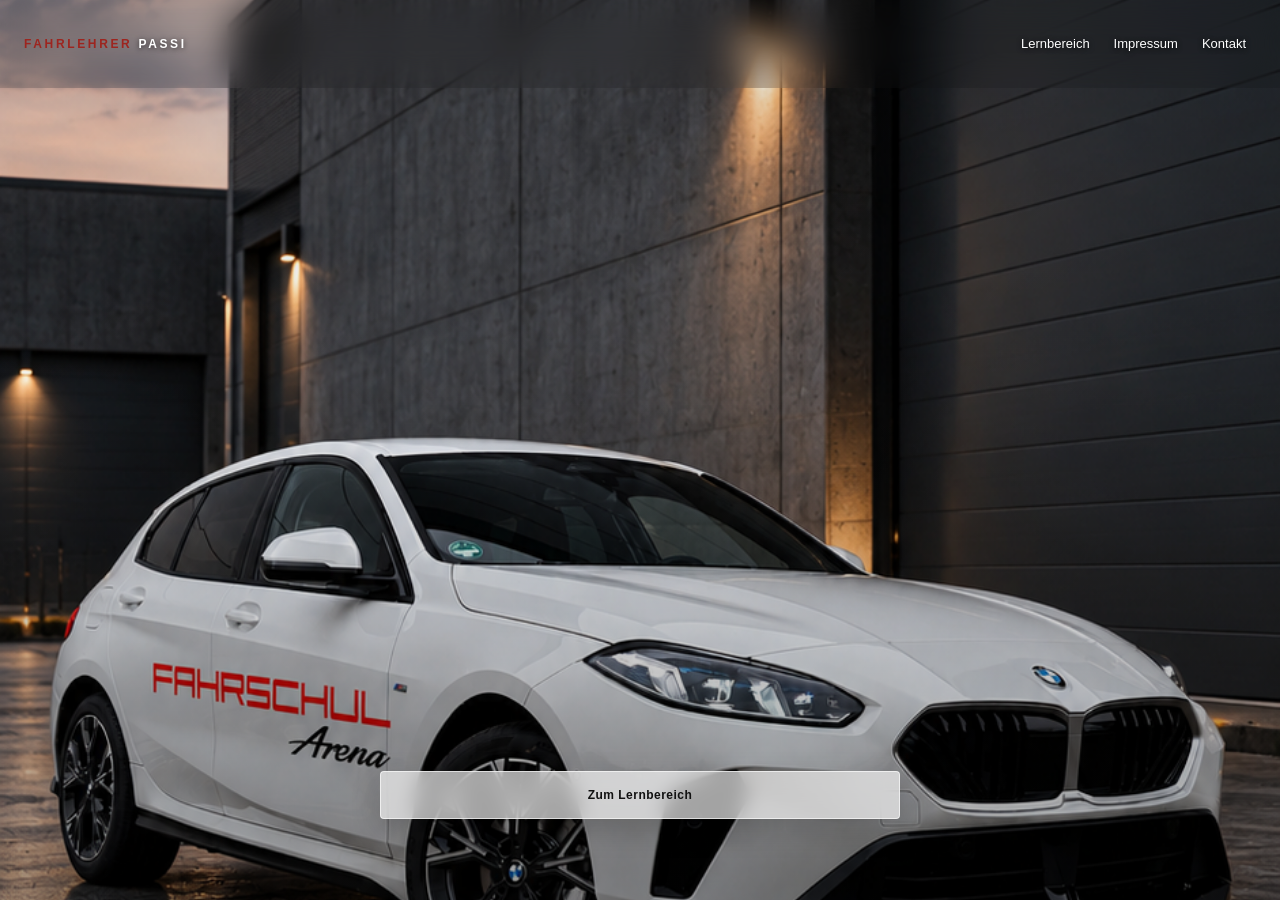
==== commit 532fc50a: "Remove Hall of Fame from published site base" ====
--- a/index.html
+++ b/index.html
@@ -9,53 +9,56 @@
   <link rel="stylesheet" href="assets/css/style.css">
 </head>
 <body class="home-page">
-<header class="site-header">
-  <a class="brand site-brand" href="index.html"><span class="brand-name">FAHRLEHRER</span> <em>PASSI</em></a>
-  <button class="mobile-menu-button" type="button" aria-label="Navigation öffnen" aria-controls="mobile-navigation" aria-haspopup="dialog">
-    <svg viewBox="0 0 24 24" width="24" height="24" fill="none" stroke="currentColor" stroke-width="1.8" stroke-linecap="round" aria-hidden="true"><path d="M4 6h16M4 12h16M4 18h16"/></svg>
-  </button>
-  <nav class="site-navigation" aria-label="Hauptnavigation">
-    <div class="nav-dropdown">
-      <a class="learning-link" href="pages/uebersicht.html">Lernbereich</a>
-      <ul class="nav-flyout" id="learning-flyout">
+  <header class="site-header">
+    <a class="brand site-brand" href="index.html"><span class="brand-name">FAHRLEHRER</span> <em>PASSI</em></a>
+    <button class="mobile-menu-button" type="button" aria-label="Navigation öffnen" aria-controls="mobile-navigation" aria-haspopup="dialog">
+      <svg viewBox="0 0 24 24" width="24" height="24" fill="none" stroke="currentColor" stroke-width="1.8" stroke-linecap="round" aria-hidden="true">
+        <path d="M4 6h16M4 12h16M4 18h16"/>
+      </svg>
+    </button>
+    <nav class="site-navigation" aria-label="Hauptnavigation">
+      <div class="nav-dropdown">
+        <a class="learning-link" href="pages/uebersicht.html">Lernbereich</a>
+        <ul class="nav-flyout" id="learning-flyout">
+          <li><a href="pages/klasse-b.html">Klasse B</a></li>
+          <li><a href="pages/klasse-a.html">Klasse A</a></li>
+          <li><a href="pages/klasse-be.html">Klasse BE</a></li>
+        </ul>
+      </div>
+      <a href="pages/impressum.html">Impressum</a>
+      <a href="pages/kontakt.html">Kontakt</a>
+    </nav>
+  </header>
+  <dialog class="mobile-drawer" id="mobile-navigation" aria-labelledby="mobile-menu-title">
+    <div class="drawer-heading">
+      <h2 id="mobile-menu-title">Navigation</h2>
+      <button class="drawer-close" type="button" aria-label="Navigation schließen" autofocus>
+        <svg viewBox="0 0 24 24" width="24" height="24" fill="none" stroke="currentColor" stroke-width="1.8" stroke-linecap="round" aria-hidden="true">
+          <path d="m6 6 12 12M6 18 18 6"/>
+        </svg>
+      </button>
+    </div>
+    <nav class="drawer-navigation" aria-label="Mobile Hauptnavigation">
+      <a class="drawer-main-link" href="pages/uebersicht.html">Lernbereich</a>
+      <ul class="drawer-subcategories">
         <li><a href="pages/klasse-b.html">Klasse B</a></li>
         <li><a href="pages/klasse-a.html">Klasse A</a></li>
         <li><a href="pages/klasse-be.html">Klasse BE</a></li>
       </ul>
-    </div>
-    <a href="pages/impressum.html">Impressum</a>
-    <a href="pages/kontakt.html">Kontakt</a>
-  </nav>
-</header>
-<dialog class="mobile-drawer" id="mobile-navigation" aria-labelledby="mobile-menu-title">
-  <div class="drawer-heading">
-    <h2 id="mobile-menu-title">Navigation</h2>
-    <button class="drawer-close" type="button" aria-label="Navigation schließen" autofocus>
-      <svg viewBox="0 0 24 24" width="24" height="24" fill="none" stroke="currentColor" stroke-width="1.8" stroke-linecap="round" aria-hidden="true"><path d="m6 6 12 12M6 18 18 6"/></svg>
-    </button>
-  </div>
-  <nav class="drawer-navigation" aria-label="Mobile Hauptnavigation">
-    <a class="drawer-main-link" href="pages/uebersicht.html">Lernbereich</a>
-    <ul class="drawer-subcategories">
-      <li><a href="pages/klasse-b.html">Klasse B</a></li>
-      <li><a href="pages/klasse-a.html">Klasse A</a></li>
-      <li><a href="pages/klasse-be.html">Klasse BE</a></li>
-    </ul>
-    <a class="drawer-main-link" href="pages/impressum.html">Impressum</a>
-    <a class="drawer-main-link" href="pages/kontakt.html">Kontakt</a>
-  </nav>
-</dialog>
-<main>
-<section id="intro" aria-label="Startseite">
-  <div class="hero"></div>
-  <div class="shade"></div>
-  <nav class="hero-actions" aria-label="Schnellzugriff">
-    <a class="hero-button" href="pages/hall-of-fame.html">Zur Hall of Fame</a>
-    <a class="hero-button" href="pages/uebersicht.html">Zum Lernbereich</a>
-  </nav>
-</section>
-</main>
+      <a class="drawer-main-link" href="pages/impressum.html">Impressum</a>
+      <a class="drawer-main-link" href="pages/kontakt.html">Kontakt</a>
+    </nav>
+  </dialog>
+  <main>
+    <section id="intro" aria-label="Startseite">
+      <div class="hero"></div>
+      <div class="shade"></div>
+      <nav class="hero-actions" aria-label="Schnellzugriff">
+        <a class="hero-button" href="pages/uebersicht.html">Zum Lernbereich</a>
+      </nav>
+    </section>
+  </main>
 
-<script src="assets/js/navigation.js"></script>
+  <script src="assets/js/navigation.js"></script>
 </body>
 </html>
--- a/assets/css/style.css
+++ b/assets/css/style.css
@@ -1,147 +1,874 @@
-*{box-sizing:border-box}
-html,body{margin:0;font-family:Arial,Helvetica,sans-serif;background:#f4f4f2;color:#111}
-.locked{overflow:hidden}
-#intro{position:relative;height:100svh;overflow:hidden;background:#111}
-.hero{position:absolute;inset:0;background:url("../images/startbild.jpg") center/cover no-repeat}
-.shade{position:absolute;inset:0;background:linear-gradient(to bottom,rgba(0,0,0,.12),rgba(0,0,0,.03) 42%,rgba(0,0,0,.36) 100%)}
-
-.brand{margin:0;font-size:12px;font-weight:800;letter-spacing:.22em}
-.brand em{font-style:normal;color:#e1261c}
-
-.hero-actions{position:absolute;z-index:3;left:50%;bottom:9%;transform:translateX(-50%);display:flex;justify-content:center;gap:12px;width:min(100% - 36px,520px)}
-.hero-button{display:flex;align-items:center;justify-content:center;flex:1;min-height:48px;padding:12px 18px;border:1px solid rgba(255,255,255,.62);border-radius:4px;background:rgba(255,255,255,.64);color:#111;font-size:12px;letter-spacing:.04em;font-weight:750;text-align:center;text-decoration:none;box-shadow:0 10px 30px rgba(0,0,0,.18);backdrop-filter:blur(10px);-webkit-backdrop-filter:blur(10px);transition:background-color .2s ease,border-color .2s ease}
-.hero-button:hover,.hero-button:focus-visible{background:rgba(255,255,255,.9);border-color:rgba(255,255,255,.9)}
-@media(max-width:480px){.hero-actions{gap:8px;width:calc(100% - 28px)}.hero-button{padding:10px 8px;font-size:11px}}
-
-#learn{min-height:100dvh;max-width:760px;margin:auto;padding:calc(var(--header-height) + 48px) 24px 120px}
-#learn > header{padding:0 4px 34px}
-.page-title{font-size:clamp(38px,10vw,54px);line-height:1;margin:0 0 12px;letter-spacing:-.035em;font-weight:800}
-#learn > header > p:last-child{color:#777;margin:0;font-size:17px}
-.classes{display:grid;gap:13px}
-.classes article{background:#fff;border:1px solid #dededb;border-radius:10px;overflow:hidden;box-shadow:0 7px 24px rgba(0,0,0,.045)}
-.content{display:grid;gap:8px;padding:20px 12px 12px}
-.content .resource-section{display:grid;gap:8px;min-width:0}
-.content a{display:flex;align-items:center;gap:12px;padding:13px;background:#f5f5f3;border-radius:7px;text-decoration:none;color:#111}
-.content i{font-style:normal;width:40px;height:40px;border-radius:5px;background:#111;color:#fff;display:grid;place-items:center;font-size:10px}
-.content span{display:flex;flex-direction:column;gap:3px}
-.content strong{font-size:14px}
-.content small{color:#777;font-size:12px}
-.video-title{margin:4px 4px 2px;font-size:18px;line-height:1.35;font-weight:750;overflow-wrap:break-word}
-.video-player + a{margin-bottom:28px}
-.video-player{aspect-ratio:16/9;background:#111;border-radius:7px;overflow:hidden}
-.video-start{width:100%;height:100%;border:0;padding:18px;background:linear-gradient(135deg,#252525,#111);color:#fff;display:flex;flex-direction:column;align-items:center;justify-content:center;gap:10px;text-align:center;font:inherit;cursor:pointer}
-.video-start:hover{background:#292929}
-.video-start:focus-visible{outline:3px solid #e1261c;outline-offset:-4px}
-.video-start .video-play{display:grid;place-items:center;width:56px;height:40px;border-radius:10px;background:#e1261c;font-size:22px}
-.video-start .video-hint{font-size:13px;color:#eee}
-.video-start .video-privacy{display:block;max-width:320px;font-size:11px;line-height:1.4;color:#bbb}
-.video-player iframe{display:block;width:100%;height:100%;border:0}
-@media(max-width:480px){#learn{padding:calc(var(--header-height) + 32px) 18px 40px}#learn > header{padding-bottom:28px}.classes{gap:12px}}
-
-
-
-body:not(.locked){overflow-y:auto!important;overflow-x:hidden;height:auto!important;min-height:100dvh}
-#learn{overflow:visible;padding-bottom:120px}
-
-[hidden]{display:none!important}
-.category-nav,.resource-nav{display:flex;flex-wrap:wrap;gap:8px;margin-bottom:24px}
-.category-nav a,.resource-nav a{padding:11px 15px;border:1px solid #dededb;border-radius:7px;text-decoration:none;color:#333;font-size:14px;background:#fff}
-.category-nav a[aria-current="page"]{background:#111;color:#fff;border-color:#111}
-.resource-nav a[aria-current="page"]{background:#c83b30;color:#fff;border-color:#c83b30}
-.category-nav a:hover,.resource-nav a:hover{border-color:#c83b30}
-.overview{display:grid;gap:14px}
-.overview a{display:grid;gap:10px;padding:24px;background:#fff;border:1px solid #dededb;border-radius:10px;text-decoration:none;color:#111}
-.overview a:hover{border-color:#c83b30}
-.overview small{font-size:11px;color:#c83b30;text-transform:uppercase;letter-spacing:.15em;font-weight:700}
-.overview strong{font-size:26px}
-.overview span{font-size:14px;color:#666;line-height:1.5}
-a:focus-visible,button:focus-visible{outline:3px solid #c83b30;outline-offset:3px}
-@media(max-width:480px){.category-nav{gap:6px}.category-nav a{padding:10px 12px}.content{padding-top:16px}}
-
-.section-title{margin:16px 4px 8px;font-size:11px;font-weight:800;letter-spacing:.16em;color:#c83b30}
-.resource-section{scroll-margin-top:calc(var(--header-height) + 20px)}
-.resource-section > .section-title:first-child{margin-top:4px}
-.back-link{position:relative;display:inline-block;margin-top:28px;color:#111;text-decoration:none}
-.back-link::after{content:"";position:absolute;left:0;right:0;bottom:-4px;height:1px;background:currentColor;transform:scaleX(0);transform-origin:left;transition:transform .5s ease}
-.back-link:hover::after,.back-link:focus-visible::after{transform:scaleX(1)}
-.back-link-top{margin:0 0 28px}
-@media(prefers-reduced-motion:reduce){.back-link::after{transition:none}}
+* {
+  box-sizing: border-box;
+}
+
+html, body {
+  margin: 0;
+  font-family: Arial, Helvetica, sans-serif;
+  background: #f4f4f2;
+  color: #111;
+}
+
+.locked {
+  overflow: hidden;
+}
+
+#intro {
+  position: relative;
+  height: 100vh;
+  height: 100lvh;
+  overflow: hidden;
+  background: #111;
+}
+
+.hero {
+  position: absolute;
+  inset: 0;
+  background: url("../images/startbild.jpg") center/cover no-repeat;
+}
+
+.shade {
+  position: absolute;
+  inset: 0;
+  background: linear-gradient(to bottom, rgba(0, 0, 0, .12), rgba(0, 0, 0, .03) 42%, rgba(0, 0, 0, .36) 100%);
+}
+
+.brand {
+  margin: 0;
+  font-size: 12px;
+  font-weight: 800;
+  letter-spacing: .22em;
+}
+
+.brand em {
+  font-style: normal;
+  color: #e1261c;
+}
+
+.hero-actions {
+  position: absolute;
+  z-index: 3;
+  left: 50%;
+  bottom: 9%;
+  transform: translateX(-50%);
+  display: flex;
+  justify-content: center;
+  gap: 12px;
+  width: min(100% - 36px, 520px);
+}
+
+.hero-button {
+  display: flex;
+  align-items: center;
+  justify-content: center;
+  flex: 1;
+  min-height: 48px;
+  padding: 12px 18px;
+  border: 1px solid rgba(255, 255, 255, .62);
+  border-radius: 4px;
+  background: rgba(255, 255, 255, .64);
+  color: #111;
+  font-size: 12px;
+  letter-spacing: .04em;
+  font-weight: 750;
+  text-align: center;
+  text-decoration: none;
+  box-shadow: 0 10px 30px rgba(0, 0, 0, .18);
+  backdrop-filter: blur(10px);
+  -webkit-backdrop-filter: blur(10px);
+  transition: background-color .2s ease, border-color .2s ease;
+}
+
+.hero-button:hover, .hero-button:focus-visible {
+  background: rgba(255, 255, 255, .9);
+  border-color: rgba(255, 255, 255, .9);
+}
+
+@media (max-width:480px) {
+  .hero-actions {
+    gap: 8px;
+    width: calc(100% - 28px);
+  }
+
+  .hero-button {
+    padding: 10px 8px;
+    font-size: 11px;
+  }
+}
+
+#learn {
+  min-height: 100dvh;
+  max-width: 760px;
+  margin: auto;
+  padding: calc(var(--header-height) + 48px) 24px 120px;
+}
+
+#learn > header {
+  padding: 0 4px 34px;
+}
+
+.page-title {
+  font-size: clamp(38px, 10vw, 54px);
+  line-height: 1;
+  margin: 0 0 12px;
+  letter-spacing: -.035em;
+  font-weight: 800;
+}
+
+#learn > header > p:last-child {
+  color: #777;
+  margin: 0;
+  font-size: 17px;
+}
+
+.classes {
+  display: grid;
+  gap: 13px;
+}
+
+.classes article {
+  background: #fff;
+  border: 1px solid #dededb;
+  border-radius: 10px;
+  overflow: hidden;
+  box-shadow: 0 7px 24px rgba(0, 0, 0, .045);
+}
+
+.content {
+  display: grid;
+  gap: 8px;
+  padding: 20px 12px 12px;
+}
+
+.content .resource-section {
+  display: grid;
+  gap: 8px;
+  min-width: 0;
+}
+
+.content a {
+  display: flex;
+  align-items: center;
+  gap: 12px;
+  padding: 13px;
+  background: #f5f5f3;
+  border-radius: 7px;
+  text-decoration: none;
+  color: #111;
+}
+
+.content i {
+  font-style: normal;
+  width: 40px;
+  height: 40px;
+  border-radius: 5px;
+  background: #111;
+  color: #fff;
+  display: grid;
+  place-items: center;
+  font-size: 10px;
+}
+
+.content span {
+  display: flex;
+  flex-direction: column;
+  gap: 3px;
+}
+
+.content strong {
+  font-size: 14px;
+}
+
+.content small {
+  color: #777;
+  font-size: 12px;
+}
+
+.video-title {
+  margin: 4px 4px 2px;
+  font-size: 18px;
+  line-height: 1.35;
+  font-weight: 750;
+  overflow-wrap: break-word;
+}
+
+.video-player + a {
+  margin-bottom: 28px;
+}
+
+.video-player {
+  aspect-ratio: 16/9;
+  background: #111;
+  border-radius: 7px;
+  overflow: hidden;
+}
+
+.video-start {
+  width: 100%;
+  height: 100%;
+  border: 0;
+  padding: 18px;
+  background: linear-gradient(135deg, #252525, #111);
+  color: #fff;
+  display: flex;
+  flex-direction: column;
+  align-items: center;
+  justify-content: center;
+  gap: 10px;
+  text-align: center;
+  font: inherit;
+  cursor: pointer;
+}
+
+.video-start:hover {
+  background: #292929;
+}
+
+.video-start:focus-visible {
+  outline: 3px solid #e1261c;
+  outline-offset: -4px;
+}
+
+.video-start .video-play {
+  display: grid;
+  place-items: center;
+  width: 56px;
+  height: 40px;
+  border-radius: 10px;
+  background: #e1261c;
+  font-size: 22px;
+}
+
+.video-start .video-hint {
+  font-size: 13px;
+  color: #eee;
+}
+
+.video-start .video-privacy {
+  display: block;
+  max-width: 320px;
+  font-size: 11px;
+  line-height: 1.4;
+  color: #bbb;
+}
+
+.video-player iframe {
+  display: block;
+  width: 100%;
+  height: 100%;
+  border: 0;
+}
+
+@media (max-width:480px) {
+  #learn {
+    padding: calc(var(--header-height) + 32px) 18px 40px;
+  }
+
+  #learn > header {
+    padding-bottom: 28px;
+  }
+
+  .classes {
+    gap: 12px;
+  }
+}
+
+body:not(.locked) {
+  overflow-y: auto !important;
+  overflow-x: hidden;
+  height: auto !important;
+  min-height: 100dvh;
+}
+
+#learn {
+  overflow: visible;
+  padding-bottom: 120px;
+}
+
+[hidden] {
+  display: none !important;
+}
+
+.category-nav, .resource-nav {
+  display: flex;
+  flex-wrap: wrap;
+  gap: 8px;
+  margin-bottom: 24px;
+}
+
+.category-nav a, .resource-nav a {
+  padding: 11px 15px;
+  border: 1px solid #dededb;
+  border-radius: 7px;
+  text-decoration: none;
+  color: #333;
+  font-size: 14px;
+  background: #fff;
+}
+
+.category-nav a[aria-current="page"] {
+  background: #111;
+  color: #fff;
+  border-color: #111;
+}
+
+.resource-nav a[aria-current="page"] {
+  background: #c83b30;
+  color: #fff;
+  border-color: #c83b30;
+}
+
+.category-nav a:hover, .resource-nav a:hover {
+  border-color: #c83b30;
+}
+
+.overview {
+  display: grid;
+  gap: 14px;
+}
+
+.overview a {
+  display: grid;
+  gap: 10px;
+  padding: 24px;
+  background: #fff;
+  border: 1px solid #dededb;
+  border-radius: 10px;
+  text-decoration: none;
+  color: #111;
+}
+
+.overview a:hover {
+  border-color: #c83b30;
+}
+
+.overview small {
+  font-size: 11px;
+  color: #c83b30;
+  text-transform: uppercase;
+  letter-spacing: .15em;
+  font-weight: 700;
+}
+
+.overview strong {
+  font-size: 26px;
+}
+
+.overview span {
+  font-size: 14px;
+  color: #666;
+  line-height: 1.5;
+}
+
+a:focus-visible, button:focus-visible {
+  outline: 3px solid #c83b30;
+  outline-offset: 3px;
+}
+
+@media (max-width:480px) {
+  .category-nav {
+    gap: 6px;
+  }
+
+  .category-nav a {
+    padding: 10px 12px;
+  }
+
+  .content {
+    padding-top: 16px;
+  }
+}
+
+.section-title {
+  margin: 16px 4px 8px;
+  font-size: 11px;
+  font-weight: 800;
+  letter-spacing: .16em;
+  color: #c83b30;
+}
+
+.resource-section {
+  scroll-margin-top: calc(var(--header-height) + 20px);
+}
+
+.resource-section > .section-title:first-child {
+  margin-top: 4px;
+}
+
+.back-link {
+  position: relative;
+  display: inline-block;
+  margin-top: 28px;
+  color: #111;
+  text-decoration: none;
+}
+
+.back-link::after {
+  content: "";
+  position: absolute;
+  left: 0;
+  right: 0;
+  bottom: -4px;
+  height: 1px;
+  background: currentColor;
+  transform: scaleX(0);
+  transform-origin: left;
+  transition: transform .5s ease;
+}
+
+.back-link:hover::after, .back-link:focus-visible::after {
+  transform: scaleX(1);
+}
+
+.back-link-top {
+  margin: 0 0 28px;
+}
+
+@media (prefers-reduced-motion:reduce) {
+  .back-link::after {
+    transition: none;
+  }
+}
 
 /* Shared fixed header on every HTML page. */
-:root{--header-height:88px}
-.site-header{position:fixed;inset:0 0 auto;z-index:20;height:var(--header-height);display:flex;align-items:center;justify-content:space-between;gap:24px;padding:16px 24px;background:rgba(15,17,20,.88);backdrop-filter:blur(18px);-webkit-backdrop-filter:blur(18px);text-shadow:0 1px 5px rgba(0,0,0,.65)}
-.site-header .site-brand{display:block;flex-shrink:0;margin:0;color:#e1261c;text-decoration:none;line-height:1.5}
-.site-header .brand-name{color:#9d251f}
-.site-header .site-brand em{color:#fff}
-.site-header .brand-name{text-shadow:none}
-.site-navigation{display:flex;align-items:center;gap:4px}
-.site-navigation a{display:flex;align-items:center;justify-content:center;padding:12px 10px;border-radius:6px;color:#fff;font-size:13px;line-height:1.4;text-align:center;text-decoration:none}
-.site-navigation a:hover,.site-navigation a:focus-visible{background:rgba(255,255,255,.15)}
-@media(max-width:700px){:root{--header-height:124px}.site-header{flex-direction:column;align-items:flex-start;justify-content:center;gap:12px}.site-navigation{flex-wrap:wrap}}
-@media(max-width:700px){:root{--header-height:124px}.site-header{padding:12px 16px;gap:8px}.site-navigation{display:grid;grid-template-columns:repeat(3,minmax(0,1fr));width:100%;gap:2px}.site-navigation a{min-height:48px;padding:6px;font-size:12px}}
-
-.nav-dropdown{position:relative;display:flex;align-items:center;justify-content:center}
-.nav-flyout{display:none;position:absolute;top:100%;left:0;min-width:190px;max-width:calc(100vw - 32px);margin:0;padding:8px;list-style:none;background:rgba(25,27,30,.94);border-radius:0 0 10px 10px;box-shadow:0 16px 30px rgba(0,0,0,.18)}
-.site-navigation .nav-flyout a{justify-content:flex-start;text-align:left;padding:12px 14px}
-.nav-dropdown:focus-within .nav-flyout{display:block}
-@media(hover:hover){.nav-dropdown:hover .nav-flyout{display:block}}
-@media(max-width:700px){.nav-flyout{min-width:160px}.site-navigation .learning-link{font-size:12px}}
-
-.home-page .site-header{background:rgba(15,17,20,.14)}
-
-.classes.material-tiles{gap:36px;margin:28px 0 36px}
-.material-tiles > article > .content{padding:24px}
-@keyframes material-appear{from{opacity:0;transform:translateY(24px)}to{opacity:1;transform:translateY(0)}}
-@media(prefers-reduced-motion:no-preference){
-  .material-tiles > article{animation:material-appear 1.8s ease-out both}
-  .material-tiles > article:nth-child(2){animation-delay:.3s}
-}
-@media(max-width:480px){.classes.material-tiles{gap:28px}.material-tiles > article > .content{padding:18px}}
-
-.contact-card{display:grid;grid-template-columns:minmax(160px,220px) minmax(0,1fr);align-items:center;gap:32px;padding:28px;background:#fff;border-radius:14px;box-shadow:0 12px 36px rgba(0,0,0,.06)}
-.contact-photo{display:block;width:100%;height:auto;object-fit:contain;border-radius:10px;margin-inline:auto}
-.contact-photo-placeholder{display:flex;flex-direction:column;align-items:center;justify-content:center;gap:14px;background:#eeede9;color:#777}
-.contact-photo-placeholder span{font-size:48px;letter-spacing:-.04em;color:#c83b30;font-weight:700}
-.contact-photo-placeholder small{font-size:13px}
-.contact-info h2{margin:0 0 18px;font-size:28px;line-height:1.15}
-.contact-info p{font-size:16px;line-height:1.7;color:#555}
-.contact-info .contact-number{margin-top:24px;color:#111}
-.contact-note{display:block;font-size:12px;color:#777;line-height:1.5}
-@media(max-width:600px){.contact-card{grid-template-columns:1fr;padding:22px;gap:24px}.contact-photo{max-width:100%}.contact-info h2{font-size:26px}}
-
-
-.whatsapp-link{color:#a62e25;font-weight:700;text-decoration:underline;text-underline-offset:4px}
-.whatsapp-link:hover{color:#711f19}
-.imprint-address{font-style:normal;line-height:1.8}
+
+:root {
+  --header-height: 88px;
+}
+
+.site-header {
+  position: fixed;
+  inset: 0 0 auto;
+  z-index: 20;
+  height: var(--header-height);
+  display: flex;
+  align-items: center;
+  justify-content: space-between;
+  gap: 24px;
+  padding: 16px 24px;
+  background: rgba(15, 17, 20, .88);
+  backdrop-filter: blur(18px);
+  -webkit-backdrop-filter: blur(18px);
+  text-shadow: 0 1px 5px rgba(0, 0, 0, .65);
+}
+
+.site-header .site-brand {
+  display: block;
+  flex-shrink: 0;
+  margin: 0;
+  color: #e1261c;
+  text-decoration: none;
+  line-height: 1.5;
+}
+
+.site-header .brand-name {
+  color: #9d251f;
+}
+
+.site-header .site-brand em {
+  color: #fff;
+}
+
+.site-header .brand-name {
+  text-shadow: none;
+}
+
+.site-navigation {
+  display: flex;
+  align-items: center;
+  gap: 4px;
+}
+
+.site-navigation a {
+  display: flex;
+  align-items: center;
+  justify-content: center;
+  padding: 12px 10px;
+  border-radius: 6px;
+  color: #fff;
+  font-size: 13px;
+  line-height: 1.4;
+  text-align: center;
+  text-decoration: none;
+}
+
+.site-navigation a:hover, .site-navigation a:focus-visible {
+  background: rgba(255, 255, 255, .15);
+}
+
+@media (max-width:700px) {
+  :root {
+    --header-height: 124px;
+  }
+
+  .site-header {
+    flex-direction: column;
+    align-items: flex-start;
+    justify-content: center;
+    gap: 12px;
+  }
+
+  .site-navigation {
+    flex-wrap: wrap;
+  }
+}
+
+@media (max-width:700px) {
+  :root {
+    --header-height: 124px;
+  }
+
+  .site-header {
+    padding: 12px 16px;
+    gap: 8px;
+  }
+
+  .site-navigation {
+    display: grid;
+    grid-template-columns: repeat(3, minmax(0, 1fr));
+    width: 100%;
+    gap: 2px;
+  }
+
+  .site-navigation a {
+    min-height: 48px;
+    padding: 6px;
+    font-size: 12px;
+  }
+}
+
+.nav-dropdown {
+  position: relative;
+  display: flex;
+  align-items: center;
+  justify-content: center;
+}
+
+.nav-flyout {
+  display: none;
+  position: absolute;
+  top: 100%;
+  left: 0;
+  min-width: 190px;
+  max-width: calc(100vw - 32px);
+  margin: 0;
+  padding: 8px;
+  list-style: none;
+  background: rgba(25, 27, 30, .94);
+  border-radius: 0 0 10px 10px;
+  box-shadow: 0 16px 30px rgba(0, 0, 0, .18);
+}
+
+.site-navigation .nav-flyout a {
+  justify-content: flex-start;
+  text-align: left;
+  padding: 12px 14px;
+}
+
+.nav-dropdown:focus-within .nav-flyout {
+  display: block;
+}
+
+@media (hover:hover) {
+  .nav-dropdown:hover .nav-flyout {
+    display: block;
+  }
+}
+
+@media (max-width:700px) {
+  .nav-flyout {
+    min-width: 160px;
+  }
+
+  .site-navigation .learning-link {
+    font-size: 12px;
+  }
+}
+
+.home-page .site-header {
+  background: rgba(15, 17, 20, .14);
+}
+
+.classes.material-tiles {
+  gap: 36px;
+  margin: 28px 0 36px;
+}
+
+.material-tiles > article > .content {
+  padding: 24px;
+}
+
+@keyframes material-appear {
+  from {
+    opacity: 0;
+    transform: translateY(24px);
+  }
+
+  to {
+    opacity: 1;
+    transform: translateY(0);
+  }
+}
+
+@media (prefers-reduced-motion:no-preference) {
+  .material-tiles > article {
+    animation: material-appear 1.8s ease-out both;
+  }
+
+  .material-tiles > article:nth-child(2) {
+    animation-delay: .3s;
+  }
+}
+
+@media (max-width:480px) {
+  .classes.material-tiles {
+    gap: 28px;
+  }
+
+  .material-tiles > article > .content {
+    padding: 18px;
+  }
+}
+
+.contact-card {
+  display: grid;
+  grid-template-columns: minmax(160px, 220px) minmax(0, 1fr);
+  align-items: center;
+  gap: 32px;
+  padding: 28px;
+  background: #fff;
+  border-radius: 14px;
+  box-shadow: 0 12px 36px rgba(0, 0, 0, .06);
+}
+
+.contact-photo {
+  display: block;
+  width: 100%;
+  height: auto;
+  object-fit: contain;
+  border-radius: 10px;
+  margin-inline: auto;
+}
+
+.contact-photo-placeholder {
+  display: flex;
+  flex-direction: column;
+  align-items: center;
+  justify-content: center;
+  gap: 14px;
+  background: #eeede9;
+  color: #777;
+}
+
+.contact-photo-placeholder span {
+  font-size: 48px;
+  letter-spacing: -.04em;
+  color: #c83b30;
+  font-weight: 700;
+}
+
+.contact-photo-placeholder small {
+  font-size: 13px;
+}
+
+.contact-info h2 {
+  margin: 0 0 18px;
+  font-size: 28px;
+  line-height: 1.15;
+}
+
+.contact-info p {
+  font-size: 16px;
+  line-height: 1.7;
+  color: #555;
+}
+
+.contact-info .contact-number {
+  margin-top: 24px;
+  color: #111;
+}
+
+.contact-note {
+  display: block;
+  font-size: 12px;
+  color: #777;
+  line-height: 1.5;
+}
+
+@media (max-width:600px) {
+  .contact-card {
+    grid-template-columns: 1fr;
+    padding: 22px;
+    gap: 24px;
+  }
+
+  .contact-photo {
+    max-width: 100%;
+  }
+
+  .contact-info h2 {
+    font-size: 26px;
+  }
+}
+
+.whatsapp-link {
+  color: #a62e25;
+  font-weight: 700;
+  text-decoration: underline;
+  text-underline-offset: 4px;
+}
+
+.whatsapp-link:hover {
+  color: #711f19;
+}
+
+.imprint-address {
+  font-style: normal;
+  line-height: 1.8;
+}
 
 /* Native dialog keeps focus inside the mobile navigation and supports Escape. */
-.mobile-menu-button{display:none}
-.mobile-drawer{position:fixed;inset:0 0 0 auto;width:min(360px,90vw);height:100%;max-height:100%;max-width:100%;margin:0;padding:24px;border:0;background:#17191c;color:#fff;overflow-y:auto;overscroll-behavior:contain}
-.mobile-drawer::backdrop{background:rgba(0,0,0,.45);backdrop-filter:blur(4px);-webkit-backdrop-filter:blur(4px)}
-.drawer-heading{display:flex;justify-content:space-between;align-items:center;gap:16px;margin-bottom:32px}
-.drawer-heading h2{margin:0;font-size:20px}
-.drawer-close,.mobile-menu-button{align-items:center;justify-content:center;width:44px;height:44px;padding:10px;border:0;border-radius:6px;background:transparent;color:#fff;cursor:pointer}
-.drawer-close{display:flex}
-.drawer-close:hover,.mobile-menu-button:hover{background:rgba(255,255,255,.12)}
-.drawer-navigation{display:grid;gap:8px}
-.drawer-navigation a{display:block;padding:14px 12px;border-radius:6px;color:#fff;text-decoration:none;line-height:1.4}
-.drawer-navigation a:hover{background:rgba(255,255,255,.1)}
-.drawer-main-link{font-size:19px;font-weight:700}
-.drawer-subcategories{margin:0 0 18px 12px;padding:0 0 0 12px;border-left:1px solid #525457;list-style:none}
-.drawer-subcategories a{font-size:16px;color:#ddd}
-body:has(.mobile-drawer[open]){overflow-y:hidden!important}
-@keyframes drawer-enter{from{transform:translateX(100%)}to{transform:translateX(0)}}
-@media(prefers-reduced-motion:no-preference){.mobile-drawer[open]{animation:drawer-enter .35s ease-out}}
-@media(max-width:700px){
-  :root{--header-height:64px}
-  .site-header{flex-direction:row;align-items:center;justify-content:space-between;gap:12px;padding:10px 16px}
-  .site-navigation{display:none}
-  .mobile-menu-button{display:flex;flex-shrink:0}
-}
-
-.hall-of-fame-gallery{display:grid;grid-template-columns:repeat(2,minmax(0,1fr));gap:20px}
-.hall-of-fame-gallery figure{display:grid;place-items:center;min-width:0;margin:0;padding:14px;background:#fff;border:1px solid #dededb;border-radius:10px;box-shadow:0 7px 24px rgba(0,0,0,.045)}
-.hall-of-fame-gallery img{display:block;width:100%;height:auto;max-height:70vh;object-fit:contain}
-.hall-of-fame{width:100%;max-width:none;padding:calc(var(--header-height) + 20px) 20px 20px}
-.hall-of-fame > header{padding:0 4px 24px}
-@media(max-width:600px){.hall-of-fame-gallery{grid-template-columns:1fr;gap:16px}.hall-of-fame-gallery img{max-height:none}}
+
+.mobile-menu-button {
+  display: none;
+}
+
+.mobile-drawer {
+  position: fixed;
+  inset: 0 0 0 auto;
+  width: min(360px, 90vw);
+  height: 100%;
+  max-height: 100%;
+  max-width: 100%;
+  margin: 0;
+  padding: 24px;
+  border: 0;
+  background: #17191c;
+  color: #fff;
+  overflow-y: auto;
+  overscroll-behavior: contain;
+}
+
+.mobile-drawer::backdrop {
+  background: rgba(0, 0, 0, .45);
+  backdrop-filter: blur(4px);
+  -webkit-backdrop-filter: blur(4px);
+}
+
+.drawer-heading {
+  display: flex;
+  justify-content: space-between;
+  align-items: center;
+  gap: 16px;
+  margin-bottom: 32px;
+}
+
+.drawer-heading h2 {
+  margin: 0;
+  font-size: 20px;
+}
+
+.drawer-close, .mobile-menu-button {
+  align-items: center;
+  justify-content: center;
+  width: 44px;
+  height: 44px;
+  padding: 10px;
+  border: 0;
+  border-radius: 6px;
+  background: transparent;
+  color: #fff;
+  cursor: pointer;
+}
+
+.drawer-close {
+  display: flex;
+}
+
+.drawer-close:hover, .mobile-menu-button:hover {
+  background: rgba(255, 255, 255, .12);
+}
+
+.drawer-navigation {
+  display: grid;
+  gap: 8px;
+}
+
+.drawer-navigation a {
+  display: block;
+  padding: 14px 12px;
+  border-radius: 6px;
+  color: #fff;
+  text-decoration: none;
+  line-height: 1.4;
+}
+
+.drawer-navigation a:hover {
+  background: rgba(255, 255, 255, .1);
+}
+
+.drawer-main-link {
+  font-size: 19px;
+  font-weight: 700;
+}
+
+.drawer-subcategories {
+  margin: 0 0 18px 12px;
+  padding: 0 0 0 12px;
+  border-left: 1px solid #525457;
+  list-style: none;
+}
+
+.drawer-subcategories a {
+  font-size: 16px;
+  color: #ddd;
+}
+
+body:has(.mobile-drawer[open]) {
+  overflow-y: hidden !important;
+}
+
+@keyframes drawer-enter {
+  from {
+    transform: translateX(100%);
+  }
+
+  to {
+    transform: translateX(0);
+  }
+}
+
+@media (prefers-reduced-motion:no-preference) {
+  .mobile-drawer[open] {
+    animation: drawer-enter .35s ease-out;
+  }
+}
+
+@media (max-width:700px) {
+  :root {
+    --header-height: 64px;
+  }
+
+  .site-header {
+    flex-direction: row;
+    align-items: center;
+    justify-content: space-between;
+    gap: 12px;
+    padding: 10px 16px;
+  }
+
+  .site-navigation {
+    display: none;
+  }
+
+  .mobile-menu-button {
+    display: flex;
+    flex-shrink: 0;
+  }
+}
+
+.home-page:not(.locked) {
+  height: 100vh !important;
+  height: 100lvh !important;
+  overflow: hidden !important;
+}
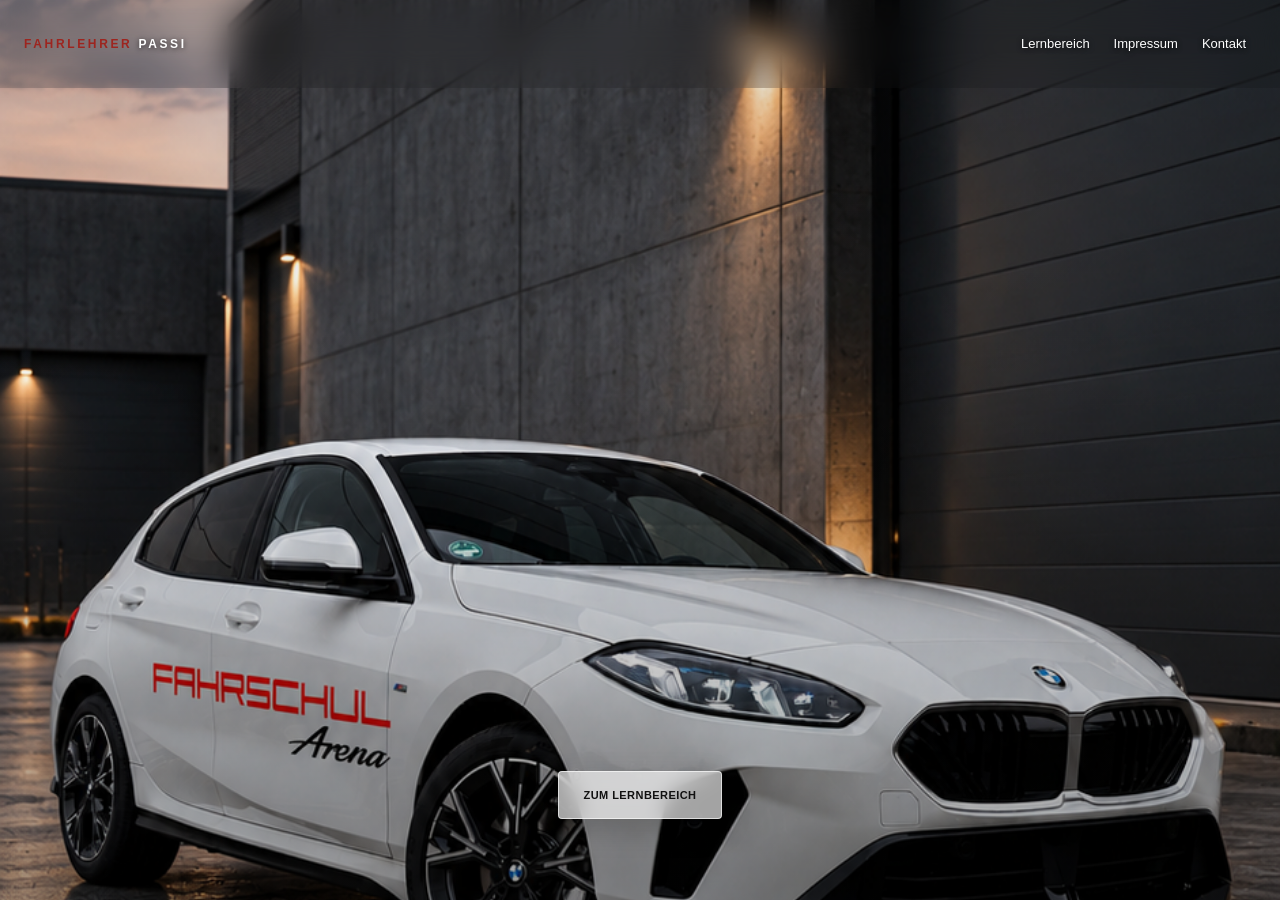
==== commit f239df94: "button fix" ====
--- a/index.html
+++ b/index.html
@@ -1,11 +1,16 @@
 <!doctype html>
-<html lang="de">
+<html lang="de" class="home-document">
 <head>
   <meta charset="utf-8">
   <meta name="viewport" content="width=device-width,initial-scale=1,viewport-fit=cover">
   <meta name="theme-color" content="#0b0c0e">
+  <meta name="apple-mobile-web-app-capable" content="yes">
+  <meta name="apple-mobile-web-app-status-bar-style" content="black-translucent">
+  <meta name="apple-mobile-web-app-title" content="Fahrlehrer Passi">
   <title>Fahrlehrer Passi | Lernbereich</title>
   <link rel="icon" type="image/svg+xml" href="assets/images/favicon.svg">
+  <link rel="apple-touch-icon" href="assets/images/apple-touch-icon.png">
+  <link rel="manifest" href="site.webmanifest">
   <link rel="stylesheet" href="assets/css/style.css">
 </head>
 <body class="home-page">
@@ -54,7 +59,7 @@
       <div class="hero"></div>
       <div class="shade"></div>
       <nav class="hero-actions" aria-label="Schnellzugriff">
-        <a class="hero-button" href="pages/uebersicht.html">Zum Lernbereich</a>
+        <a class="hero-button" href="pages/uebersicht.html">ZUM LERNBEREICH</a>
       </nav>
     </section>
   </main>
--- a/assets/css/style.css
+++ b/assets/css/style.css
@@ -7,6 +7,14 @@
   font-family: Arial, Helvetica, sans-serif;
   background: #f4f4f2;
   color: #111;
+}
+
+html.home-document {
+  background: #111 url("../images/startbild.jpg") center / cover no-repeat;
+}
+
+body.home-page {
+  background: transparent;
 }
 
 .locked {
@@ -63,7 +71,6 @@
   justify-content: center;
   flex: 1;
   min-height: 48px;
-  padding: 12px 18px;
   border: 1px solid rgba(255, 255, 255, .62);
   border-radius: 4px;
   background: rgba(255, 255, 255, .64);
@@ -77,6 +84,9 @@
   backdrop-filter: blur(10px);
   -webkit-backdrop-filter: blur(10px);
   transition: background-color .2s ease, border-color .2s ease;
+  padding: 10px 25px;
+  font-size: 11px;
+  max-width: fit-content;
 }
 
 .hero-button:hover, .hero-button:focus-visible {
@@ -91,7 +101,7 @@
   }
 
   .hero-button {
-    padding: 10px 8px;
+    padding: 20px 25px;
     font-size: 11px;
   }
 }
@@ -872,3 +882,13 @@
   height: 100lvh !important;
   overflow: hidden !important;
 }
+
+@media (display-mode: standalone) and (max-width:700px) {
+  :root {
+    --header-height: calc(64px + env(safe-area-inset-top));
+  }
+
+  .home-page .site-header {
+    padding-top: calc(10px + env(safe-area-inset-top));
+  }
+}
